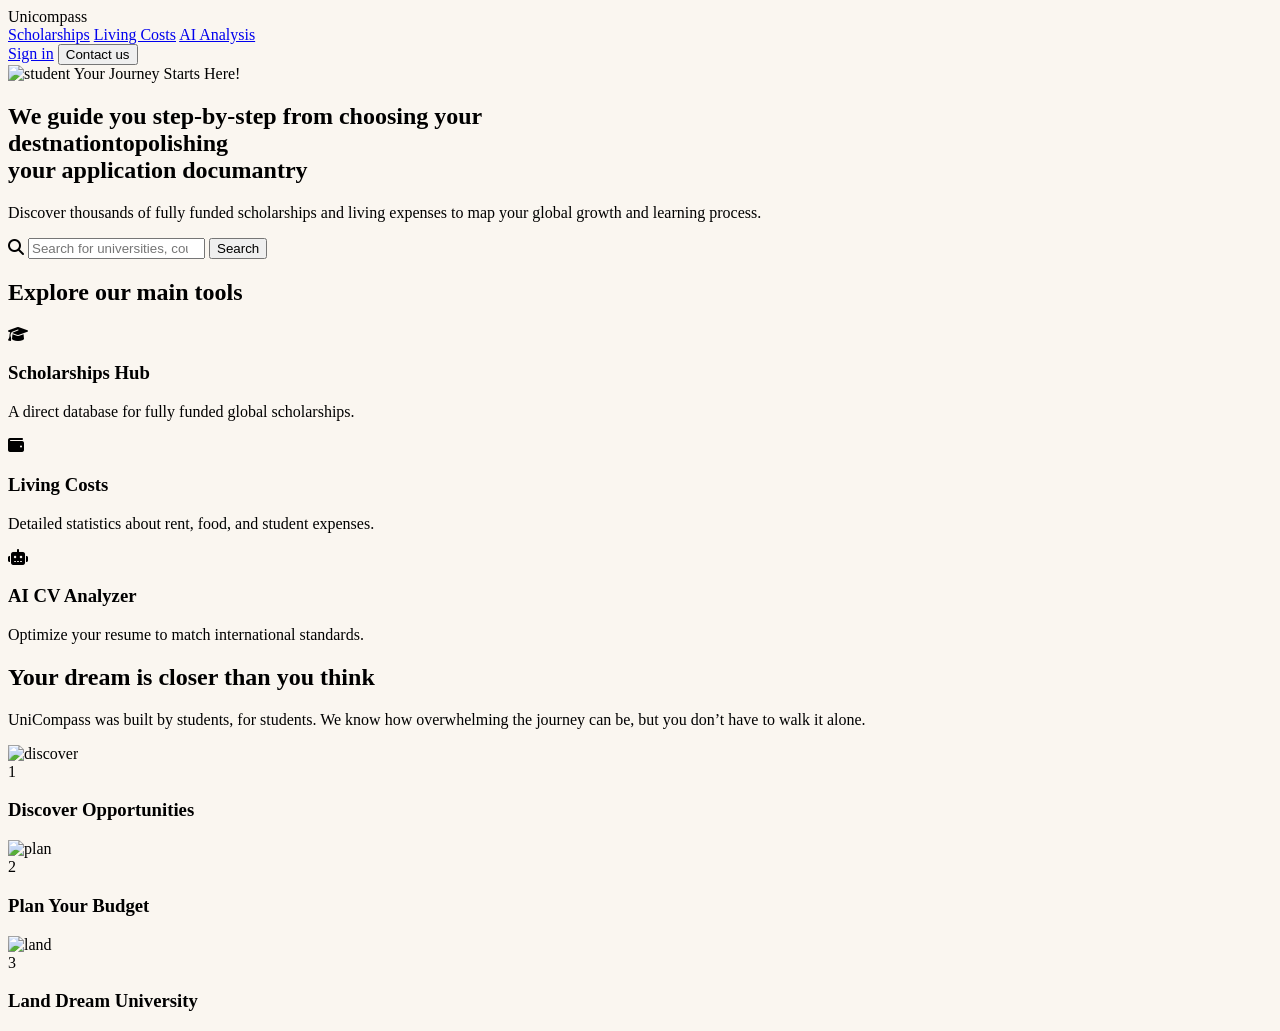
==== index.html @ 18bdffc8 "Add files via upload" ====
<!doctype html>
<html lang="en">
  <head>
     <meta charset="utf-8"/>
     <meta name="viewport" content="width=device-width, initial-scale=1.0">
     <link rel="stylesheet" href="style.css">
     <!-- خطوط جوجل الفخمة والمبهجة لقربها من تصميم Dribbble -->
     <link rel="preconnect" href="https://fonts.googleapis.com">
     <link rel="preconnect" href="https://fonts.gstatic.com" crossorigin>
     <link href="https://fonts.googleapis.com/css2?family=Fredoka:wght@300..700&family=Plus+Jakarta+Sans:ital,wght@0,200..800;1,200..800&family=Playfair+Display:ital,wght@1,400..900&display=swap" rel="stylesheet">
     <!-- مكتبة أيقونات شيك -->
     <link rel="stylesheet" href="https://cdnjs.cloudflare.com/ajax/libs/font-awesome/6.4.0/css/all.min.css">
     <title>Unicompass</title>
  </head>
  <body>

     <!-- الـ Navbar المنسق المودرن -->
     <header>
       <div class="logo">Uni<span>compass</span></div>
       <nav class="nav-links">
         <a href="#">Scholarships</a>
         <a href="#">Living Costs</a>
         <a href="#">AI Analysis</a>
       </nav>
       <div class="nav-buttons">
         <a href="#" class="btn-link">Sign in</a>
         <button class="btn-main">Contact us</button>
       </div>
     </header>

     <!-- الـ Hero Section المبهج القوي -->
     <section class="hero-section">
       <div class="hero-badge">
         <img src="https://images.unsplash.com/photo-1534528741775-53994a69daeb?w=150&auto=format&fit=crop&q=80" alt="student" class="avatar-mini">
         <span>Your Journey Starts Here!</span>
       </div>
       
       <h1 class="hero-title">
         We guide you step-by-step from choosing your <br>
         <span class="text-accent-italic">destnation</span>to<span class="text-highlight">polishing</span> <br>
         your application documantry
       </h1>
       
       <p class="hero-subtitle">Discover thousands of fully funded scholarships and living expenses to map your global growth and learning process.</p>
       
       <div class="search-box-container">
         <i class="fa-solid fa-magnifying-glass search-icon"></i>
         <input type="search" placeholder="Search for universities, countries..."/>
         <button class="search-btn">Search</button>
       </div>
     </section>

     <!-- قسم الأدوات التفاعلية (Interactive Features) -->
     <section class="features-section">
       <div class="section-header">
         <h2><span>Explore our</span> main tools</h2>
       </div>

       <div class="services-container">
         <!-- كارت 1: لون الخاكي -->
         <div class="services-card card-khaki">
           <div class="card-icon-wrapper">
             <i class="fa-solid fa-graduation-cap"></i>
           </div>
           <h3>Scholarships Hub</h3>
           <p>A direct database for fully funded global scholarships.</p>
           <div class="card-shape-decor"></div>
         </div>

         <!-- كارت 2: لون الجارنت الداكن بفخامته -->
         <div class="services-card card-garnet">
           <div class="card-icon-wrapper">
             <i class="fa-solid fa-wallet"></i>
           </div>
           <h3>Living Costs</h3>
           <p>Detailed statistics about rent, food, and student expenses.</p>
           <div class="card-shape-decor"></div>
         </div>

         <!-- كارت 3: لون القطن كاندي الوردي المبهج -->
         <div class="services-card card-pink">
           <div class="card-icon-wrapper">
             <i class="fa-solid fa-robot"></i>
           </div>
           <h3>AI CV Analyzer</h3>
           <p>Optimize your resume to match international standards.</p>
           <div class="card-shape-decor"></div>
         </div>
       </div>
     </section>

     <!-- قسم خطوات الرحلة المليان حيوية -->
     <section class="community-section">
       <div class="section-header-center">
         <h2>Your dream is closer than you think</h2>
         <p>UniCompass was built by students, for students. We know how overwhelming the journey can be, but you don’t have to walk it alone.</p>
       </div>
         
       <div class="photo-grid">
         <div class="student-card">
           <div class="img-wrapper">
             <img src="https://images.unsplash.com/photo-1523240795612-9a054b0db644?w=400&auto=format&fit=crop&q=80" alt="discover">
             <div class="step-number">1</div>
           </div>
           <h3>Discover Opportunities</h3>
         </div>

         <div class="student-card">
           <div class="img-wrapper">
             <img src="https://images.unsplash.com/photo-1554224155-8d04cb21cd6c?w=400&auto=format&fit=crop&q=80" alt="plan">
             <div class="step-number">2</div>
           </div>
           <h3>Plan Your Budget</h3>
         </div>

         <div class="student-card">
           <div class="img-wrapper">
             <img src="https://images.unsplash.com/photo-1517486808906-6ca8b3f04846?w=400&auto=format&fit=crop&q=80" alt="land">
             <div class="step-number">3</div>
           </div>
           <h3>Land Dream University</h3>
         </div>
       </div>
     </section>

  </body>
</html>
---- style.css ----
body {
    background-color: #FAF6F0;
}
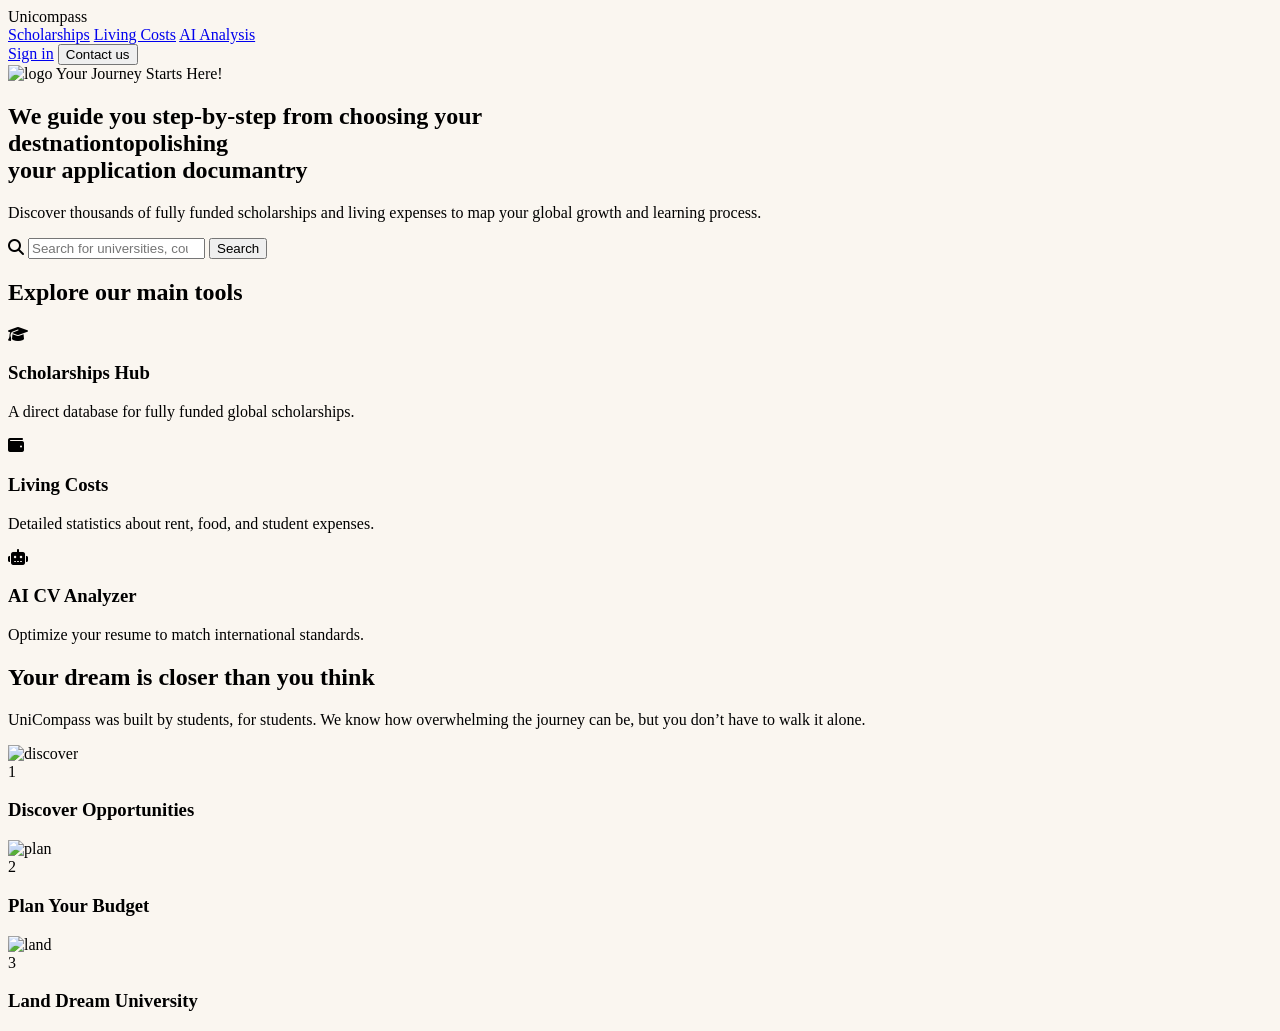
==== commit 75bb5653: "Add files via upload" ====
--- a/index.html
+++ b/index.html
@@ -4,17 +4,14 @@
      <meta charset="utf-8"/>
      <meta name="viewport" content="width=device-width, initial-scale=1.0">
      <link rel="stylesheet" href="style.css">
-     <!-- خطوط جوجل الفخمة والمبهجة لقربها من تصميم Dribbble -->
      <link rel="preconnect" href="https://fonts.googleapis.com">
      <link rel="preconnect" href="https://fonts.gstatic.com" crossorigin>
      <link href="https://fonts.googleapis.com/css2?family=Fredoka:wght@300..700&family=Plus+Jakarta+Sans:ital,wght@0,200..800;1,200..800&family=Playfair+Display:ital,wght@1,400..900&display=swap" rel="stylesheet">
-     <!-- مكتبة أيقونات شيك -->
      <link rel="stylesheet" href="https://cdnjs.cloudflare.com/ajax/libs/font-awesome/6.4.0/css/all.min.css">
      <title>Unicompass</title>
   </head>
   <body>
 
-     <!-- الـ Navbar المنسق المودرن -->
      <header>
        <div class="logo">Uni<span>compass</span></div>
        <nav class="nav-links">
@@ -28,10 +25,9 @@
        </div>
      </header>
 
-     <!-- الـ Hero Section المبهج القوي -->
      <section class="hero-section">
        <div class="hero-badge">
-         <img src="https://images.unsplash.com/photo-1534528741775-53994a69daeb?w=150&auto=format&fit=crop&q=80" alt="student" class="avatar-mini">
+         <img src="logo.png" alt="logo" class="logo">
          <span>Your Journey Starts Here!</span>
        </div>
        
@@ -50,14 +46,12 @@
        </div>
      </section>
 
-     <!-- قسم الأدوات التفاعلية (Interactive Features) -->
      <section class="features-section">
        <div class="section-header">
          <h2><span>Explore our</span> main tools</h2>
        </div>
 
        <div class="services-container">
-         <!-- كارت 1: لون الخاكي -->
          <div class="services-card card-khaki">
            <div class="card-icon-wrapper">
              <i class="fa-solid fa-graduation-cap"></i>
@@ -67,7 +61,6 @@
            <div class="card-shape-decor"></div>
          </div>
 
-         <!-- كارت 2: لون الجارنت الداكن بفخامته -->
          <div class="services-card card-garnet">
            <div class="card-icon-wrapper">
              <i class="fa-solid fa-wallet"></i>
@@ -76,8 +69,6 @@
            <p>Detailed statistics about rent, food, and student expenses.</p>
            <div class="card-shape-decor"></div>
          </div>
-
-         <!-- كارت 3: لون القطن كاندي الوردي المبهج -->
          <div class="services-card card-pink">
            <div class="card-icon-wrapper">
              <i class="fa-solid fa-robot"></i>
@@ -89,7 +80,6 @@
        </div>
      </section>
 
-     <!-- قسم خطوات الرحلة المليان حيوية -->
      <section class="community-section">
        <div class="section-header-center">
          <h2>Your dream is closer than you think</h2>
@@ -115,7 +105,7 @@
 
          <div class="student-card">
            <div class="img-wrapper">
-             <img src="https://images.unsplash.com/photo-1517486808906-6ca8b3f04846?w=400&auto=format&fit=crop&q=80" alt="land">
+             <img src="students.png" alt="land">
              <div class="step-number">3</div>
            </div>
            <h3>Land Dream University</h3>
@@ -124,4 +114,4 @@
      </section>
 
   </body>
-</html>
+</html>
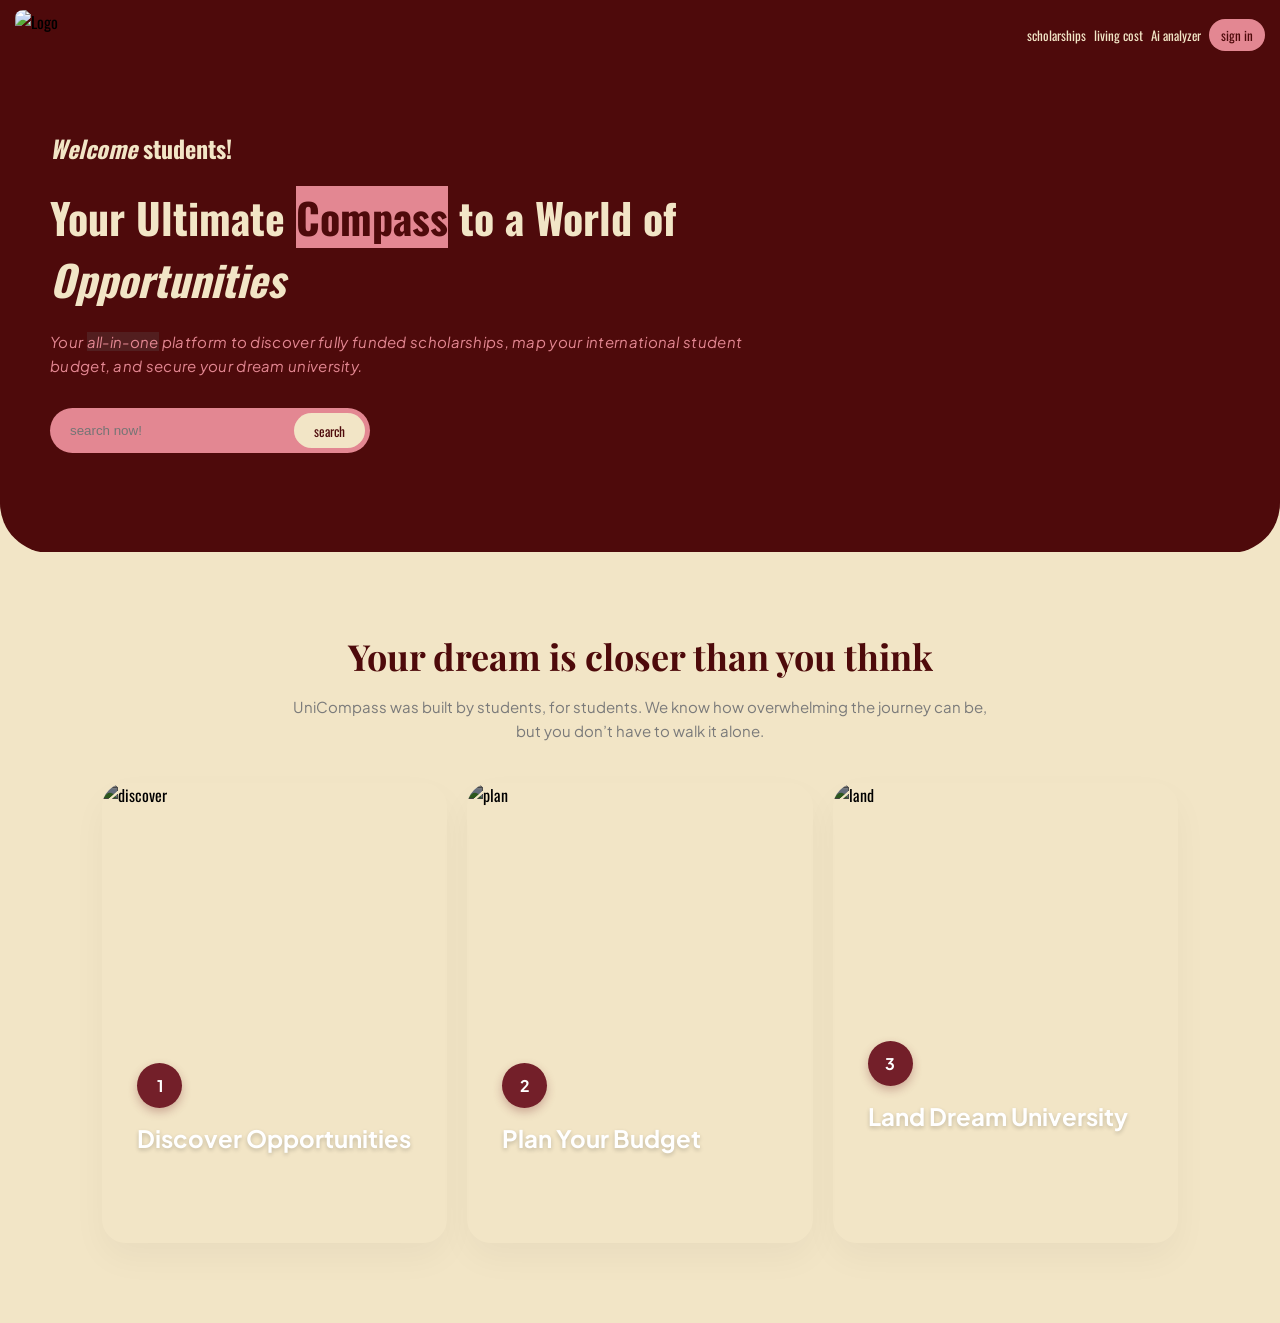
==== commit 17bca5eb: "Add files via upload" ====
--- a/index.html
+++ b/index.html
@@ -1,117 +1,73 @@
 <!doctype html>
 <html lang="en">
   <head>
-     <meta charset="utf-8"/>
-     <meta name="viewport" content="width=device-width, initial-scale=1.0">
-     <link rel="stylesheet" href="style.css">
-     <link rel="preconnect" href="https://fonts.googleapis.com">
-     <link rel="preconnect" href="https://fonts.gstatic.com" crossorigin>
-     <link href="https://fonts.googleapis.com/css2?family=Fredoka:wght@300..700&family=Plus+Jakarta+Sans:ital,wght@0,200..800;1,200..800&family=Playfair+Display:ital,wght@1,400..900&display=swap" rel="stylesheet">
-     <link rel="stylesheet" href="https://cdnjs.cloudflare.com/ajax/libs/font-awesome/6.4.0/css/all.min.css">
-     <title>Unicompass</title>
+    <meta charset="utf-8"/>
+    <meta name="viewport" content="width=device-width, initial-scale=1.0">
+    <link rel="stylesheet" href="style.css">
+    <link href="https://fonts.googleapis.com/css2?family=Oswald:wght@200..700&family=Playfair+Display:ital,wght@1,400..900&family=Plus+Jakarta+Sans:wght@300..800&display=swap" rel="stylesheet">
+    <title>UniCompass</title>
   </head>
-  <body>
+  <body style="background-color:#F2E5C6;">
 
-     <header>
-       <div class="logo">Uni<span>compass</span></div>
-       <nav class="nav-links">
-         <a href="#">Scholarships</a>
-         <a href="#">Living Costs</a>
-         <a href="#">AI Analysis</a>
-       </nav>
-       <div class="nav-buttons">
-         <a href="#" class="btn-link">Sign in</a>
-         <button class="btn-main">Contact us</button>
-       </div>
-     </header>
+    <header class="header">
+      <img class="logo" src="logo.png" alt="Logo"/> 
+      <div class="links">
+        <a href="#">scholarships</a>
+        <a href="#">living cost</a>
+        <a href="#">Ai analyzer</a>
+        <button class="btn-signin">sign in</button>
+      </div>
+    </header>
 
-     <section class="hero-section">
-       <div class="hero-badge">
-         <img src="logo.png" alt="logo" class="logo">
-         <span>Your Journey Starts Here!</span>
-       </div>
-       
-       <h1 class="hero-title">
-         We guide you step-by-step from choosing your <br>
-         <span class="text-accent-italic">destnation</span>to<span class="text-highlight">polishing</span> <br>
-         your application documantry
-       </h1>
-       
-       <p class="hero-subtitle">Discover thousands of fully funded scholarships and living expenses to map your global growth and learning process.</p>
-       
-       <div class="search-box-container">
-         <i class="fa-solid fa-magnifying-glass search-icon"></i>
-         <input type="search" placeholder="Search for universities, countries..."/>
-         <button class="search-btn">Search</button>
-       </div>
-     </section>
+    <div class="landing-page">
+      <div class="hero-content">
+        <h2><em>Welcome</em> students!</h2>
+        <h1>Your Ultimate <mark style="background-color:#E38792; color:#4E0A0B;">Compass</mark> to a World of <i>Opportunities</i></h1>
+        <p class="p"><em>Your <mark style="background-color:#521e1f; color:#E38792;">all-in-one</mark> platform to discover fully funded scholarships, map your international student budget, and secure your dream university.</em></p>
+        <div class="search">
+          <input placeholder="search now!"/>
+          <button>search</button>
+        </div>
+      </div>
+    </div>
 
-     <section class="features-section">
-       <div class="section-header">
-         <h2><span>Explore our</span> main tools</h2>
-       </div>
-
-       <div class="services-container">
-         <div class="services-card card-khaki">
-           <div class="card-icon-wrapper">
-             <i class="fa-solid fa-graduation-cap"></i>
+    <section class="community-section" style="background-color:#F2E5C6;">
+      <div class="section-header-center" style="background-color:#F2E5C6;">
+        <h2>Your dream is closer than you think</h2>
+        <p>UniCompass was built by students, for students. We know how overwhelming the journey can be, but you don’t have to walk it alone.</p>
+      </div>
+         
+      <div class="photo-grid">
+         
+         <div class="student-card">
+           <img src="https://images.unsplash.com/photo-1523240795612-9a054b0db644?w=600&auto=format&fit=crop&q=80" alt="discover" class="card-bg-img">
+           <div class="card-content">
+             <div class="step-number">1</div>
+             <h3>Discover Opportunities</h3>
+             <p>Explore thousands of fully funded scholarships and map your global growth.</p>
            </div>
-           <h3>Scholarships Hub</h3>
-           <p>A direct database for fully funded global scholarships.</p>
-           <div class="card-shape-decor"></div>
-         </div>
-
-         <div class="services-card card-garnet">
-           <div class="card-icon-wrapper">
-             <i class="fa-solid fa-wallet"></i>
-           </div>
-           <h3>Living Costs</h3>
-           <p>Detailed statistics about rent, food, and student expenses.</p>
-           <div class="card-shape-decor"></div>
-         </div>
-         <div class="services-card card-pink">
-           <div class="card-icon-wrapper">
-             <i class="fa-solid fa-robot"></i>
-           </div>
-           <h3>AI CV Analyzer</h3>
-           <p>Optimize your resume to match international standards.</p>
-           <div class="card-shape-decor"></div>
-         </div>
-       </div>
-     </section>
-
-     <section class="community-section">
-       <div class="section-header-center">
-         <h2>Your dream is closer than you think</h2>
-         <p>UniCompass was built by students, for students. We know how overwhelming the journey can be, but you don’t have to walk it alone.</p>
-       </div>
-         
-       <div class="photo-grid">
-         <div class="student-card">
-           <div class="img-wrapper">
-             <img src="https://images.unsplash.com/photo-1523240795612-9a054b0db644?w=400&auto=format&fit=crop&q=80" alt="discover">
-             <div class="step-number">1</div>
-           </div>
-           <h3>Discover Opportunities</h3>
          </div>
 
          <div class="student-card">
-           <div class="img-wrapper">
-             <img src="https://images.unsplash.com/photo-1554224155-8d04cb21cd6c?w=400&auto=format&fit=crop&q=80" alt="plan">
+           <img src="https://images.unsplash.com/photo-1554224155-8d04cb21cd6c?w=600&auto=format&fit=crop&q=80" alt="plan" class="card-bg-img">
+           <div class="card-content">
              <div class="step-number">2</div>
+             <h3>Plan Your Budget</h3>
+             <p>Detailed statistics about rent, food, and daily student expenses abroad.</p>
            </div>
-           <h3>Plan Your Budget</h3>
          </div>
 
          <div class="student-card">
-           <div class="img-wrapper">
-             <img src="students.png" alt="land">
+           <img src="https://images.unsplash.com/photo-1517486808906-6ca8b3f04846?w=600&auto=format&fit=crop&q=80" alt="land" class="card-bg-img">
+           <div class="card-content">
              <div class="step-number">3</div>
+             <h3>Land Dream University</h3>
+             <p>Polish your application documents and submit your profile with absolute confidence.</p>
            </div>
-           <h3>Land Dream University</h3>
          </div>
-       </div>
-     </section>
+
+      </div>
+    </section> 
 
   </body>
-</html>+</html>
--- a/style.css
+++ b/style.css
@@ -1,3 +1,247 @@
+* {
+  margin: 0;
+  padding: 0;
+  box-sizing: border-box;
+}
+
 body {
-    background-color: #FAF6F0;
-}
+  font-family: "Oswald", sans-serif;
+  background-color: #FDFBF7;
+  overflow-x: hidden;
+  -webkit-text-size-adjust: 100%;
+}
+.header {
+  background-color: #4E0A0B;
+  display: flex;
+  justify-content: space-between; 
+  align-items: center;
+  padding: 10px 15px;
+  width: 100%;
+}
+
+.logo {
+  width: 50px;
+  height: 50px;
+  object-fit: contain;
+  border-radius: 8px;
+}
+
+.links {
+  display: flex;
+  align-items: center;
+  gap: 8px;
+}
+
+.links a {
+  color: #F2E5C6;
+  font-size: 13px;
+  text-decoration: none;
+  white-space: nowrap;
+  transition: all 0.3s ease;
+}
+
+.links a:hover { 
+  background-color: white;
+  color: #731F29;
+  border-radius: 8px;
+}
+
+.links .btn-signin {
+  background-color: #E38792;
+  color: #4E0A0B;
+  border: none;
+  border-radius: 20px;
+  padding: 6px 12px;
+  font-family: "Oswald", sans-serif;
+  font-size: 13px;
+  cursor: pointer;
+  white-space: nowrap;
+  transition: all 0.3s ease;
+}
+
+.links .btn-signin:hover {
+  background-color: #731F29;
+  color: white;
+}
+
+
+.landing-page {
+  background-color: #4E0A0B;
+  padding: 60px 50px 100px 50px;
+  color: #F2E5C6;
+  border-radius: 0 0 50px 50px;
+  margin-bottom: -1px;
+}
+
+.landing-page h1 {
+  font-size: 42px;
+  margin: 20px 0;
+  max-width: 800px;
+}
+
+.p {
+  color: #E38792;
+  margin-bottom: 30px;
+  max-width: 700px;
+  font-size: 18px;
+}
+
+.search {
+  position: relative;
+  display: inline-block;
+}
+
+.search input {
+  background-color: #E38792;
+  color: black;
+  border: none;
+  border-radius: 25px;
+  outline: none;
+  height: 45px;
+  width: 320px;
+  padding: 0 100px 0 20px;
+}
+
+.search input:hover {
+  background-color: #F2E5C6;
+  color: #4E0A0B;
+}
+
+.search button {
+  position: absolute;
+  right: 5px;
+  top: 5px;
+  background-color: #F2E5C6;
+  border: none;
+  padding: 5px 20px;
+  border-radius: 20px;
+  height: 35px;
+  color: #4E0A0B;
+  font-family: "Oswald", sans-serif;
+  cursor: pointer;
+}
+
+.search button:hover {
+  background-color: #731F29;
+  color: white;
+}
+
+.community-section {
+  padding: 80px 8%;
+  background-color: #FDFBF7;
+}
+
+.section-header-center {
+  text-align: center;
+  max-width: 700px;
+  margin: 0 auto 40px auto;
+}
+
+.section-header-center h2 {
+  font-family: 'Playfair Display', serif;
+  font-size: 36px;
+  color: #4E0A0B;
+  margin-bottom: 15px;
+}
+
+.section-header-center p {
+  font-family: 'Plus Jakarta Sans', sans-serif;
+  font-size: 15px;
+  color: #7A7A7A;
+  line-height: 1.6;
+}
+
+.photo-grid {
+  display: flex;
+  width: 100%;
+  height: 460px; 
+  gap: 20px; 
+}
+
+.student-card {
+  position: relative;
+  overflow: hidden;
+  flex: 1; 
+  border-radius: 24px; 
+  cursor: pointer;
+  transition: flex 0.7s cubic-bezier(0.25, 1, 0.5, 1); 
+  box-shadow: 0 15px 35px rgba(0, 0, 0, 0.04);
+}
+
+.student-card .card-bg-img {
+  position: absolute;
+  top: 0;
+  left: 0;
+  width: 100%;
+  height: 100%;
+  object-fit: cover;
+  filter: brightness(0.5); 
+  transition: transform 0.7s ease;
+}
+
+.student-card .card-content {
+  position: absolute;
+  bottom: 0;
+  left: 0;
+  width: 100%;
+  padding: 35px;
+  color: white;
+  z-index: 2;
+  font-family: 'Plus Jakarta Sans', sans-serif;
+}
+
+.step-number {
+  width: 45px;
+  height: 45px;
+  background-color: #731F29; 
+  color: white;
+  border-radius: 50%;
+  display: flex;
+  align-items: center;
+  justify-content: center;
+  font-weight: 700;
+  font-size: 16px;
+  margin-bottom: 15px;
+  box-shadow: 0 4px 10px rgba(115, 31, 41, 0.3);
+}
+
+.student-card h3 {
+  font-size: 24px;
+  font-weight: 700;
+  margin-bottom: 10px;
+  text-shadow: 0 2px 4px rgba(0,0,0,0.2);
+}
+
+.student-card .card-content p {
+  font-size: 14px;
+  line-height: 1.6;
+  color: rgba(255, 255, 255, 0.85);
+  opacity: 0;
+  transform: translateY(30px);
+  transition: opacity 0.5s ease 0.2s, transform 0.5s ease 0.2s; 
+}
+
+.student-card:hover {
+  flex: 3.5; 
+}
+
+.student-card:hover .card-bg-img {
+  transform: scale(1.04);
+  filter: brightness(0.45); 
+}
+
+.student-card:hover .card-content p {
+  opacity: 1;
+  transform: translateY(0);
+}
+.p {
+  font-family: 'Plus Jakarta Sans', sans-serif;
+  color: #E38792;
+  font-size: 15px;
+  font-weight: 400;
+  line-height: 1.6;
+  letter-spacing: 0.3px;
+  margin-bottom: 30px;
+  max-width: 700px;
+  align-items: center;
+}
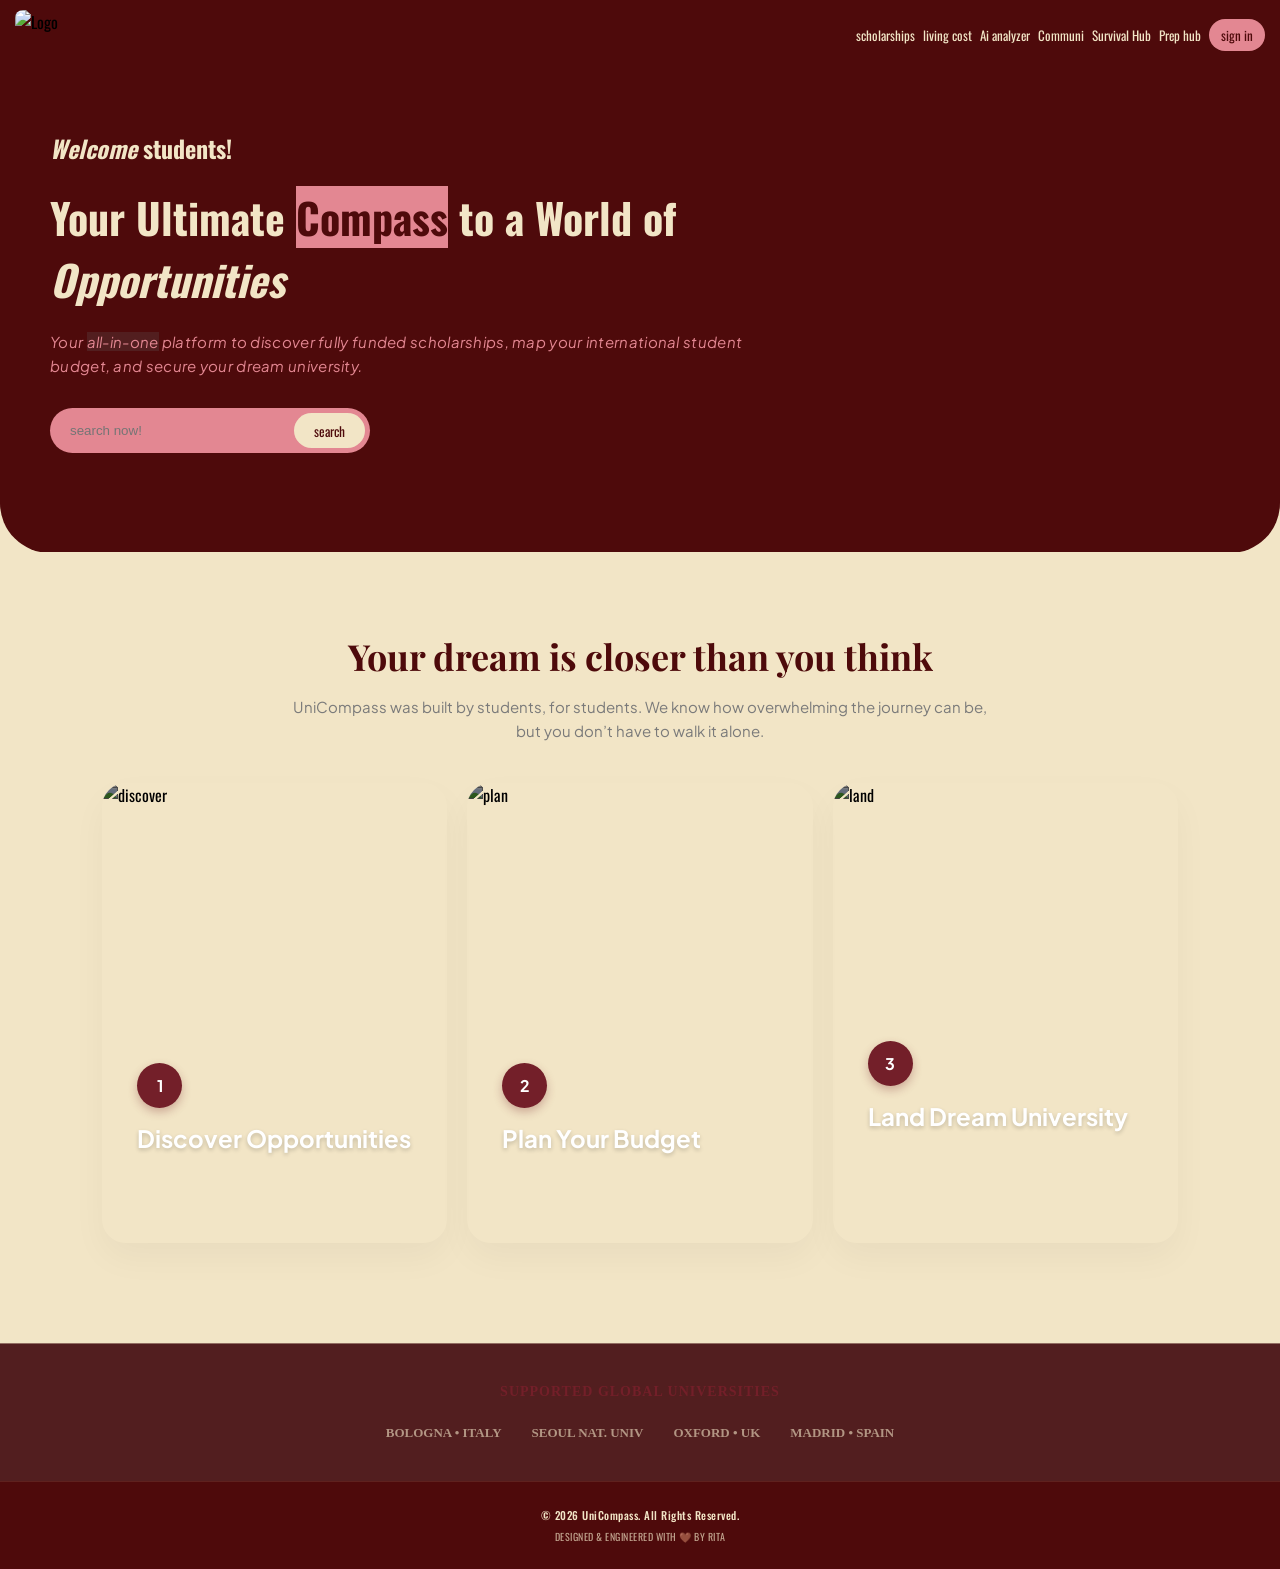
==== commit d36d7122: "Add files via upload" ====
--- a/index.html
+++ b/index.html
@@ -10,12 +10,16 @@
   <body style="background-color:#F2E5C6;">
 
     <header class="header">
-      <img class="logo" src="logo.png" alt="Logo"/> 
+      <img class="Logo" src="Logo.png" alt="Logo"/> 
       <div class="links">
-        <a href="#">scholarships</a>
-        <a href="#">living cost</a>
-        <a href="#">Ai analyzer</a>
-        <button class="btn-signin">sign in</button>
+        <a href="scholarships.html">scholarships</a>
+        <a href="living-cost.html">living cost</a>
+        <a href="ai-analyzer.html">Ai analyzer</a>
+        <a href="experiences.html">Communi</a>
+        <a href="survival-hub.html">Survival Hub</a>
+        <a href="prep-hub.html">Prep hub</a>
+
+        <a href="signin.html"><button class="btn-signin">sign in</button></a>
       </div>
     </header>
 
@@ -68,6 +72,20 @@
 
       </div>
     </section> 
+<section style="text-align: center; padding: 40px 20px; background: #521e1f; margin-top: 20px; border-top: 1px solid rgba(242, 229, 198, 0.4);">
+  <h3 style="font-family: 'Cinzel', serif; font-size: 14px; color: #731F29; letter-spacing: 1px; text-transform: uppercase; margin-bottom: 25px;">Supported Global Universities</h3>
+  <div style="display: flex; justify-content: center; align-items: center; gap: 30px; flex-wrap: wrap; opacity: 0.6;">
+    <span style="font-family: 'Cinzel', serif; font-size: 13px; font-weight: bold; color: #F2E5C6;">BOLOGNA • ITALY</span>
+    <span style="font-family: 'Cinzel', serif; font-size: 13px; font-weight: bold; color: #F2E5C6;">SEOUL NAT. UNIV</span>
+    <span style="font-family: 'Cinzel', serif; font-size: 13px; font-weight: bold; color: #F2E5C6;">OXFORD • UK</span>
+    <span style="font-family: 'Cinzel', serif; font-size: 13px; font-weight: bold; color: #F2E5C6;">MADRID • SPAIN</span>
+  </div>
+</section>
+
+<footer style="background-color: #4E0A0B; padding: 25px 20px; text-align: center; color: #F2E5C6; font-size: 11px; letter-spacing: 0.5px; border-top: 1px solid rgba(242, 229, 198, 0.1);">
+  <p style="margin: 0; font-weight: 500;">&copy; 2026 UniCompass. All Rights Reserved.</p>
+  <p style="margin: 6px 0 0 0; opacity: 0.7; font-size: 10px; text-transform: uppercase;">Designed & Engineered with 🤎 by Rita</p>
+</footer>
 
   </body>
 </html>
--- a/style.css
+++ b/style.css
@@ -19,7 +19,7 @@
   width: 100%;
 }
 
-.logo {
+.Logo {
   width: 50px;
   height: 50px;
   object-fit: contain;
@@ -245,3 +245,546 @@
   max-width: 700px;
   align-items: center;
 }
+@media (max-width: 768px) {
+  .header {
+    padding: 10px 15px;
+    flex-wrap: wrap;
+  }
+
+  .links {
+    gap: 5px;
+  }
+
+  .links a {
+    font-size: 11px;
+    padding: 3px 8px;
+  }
+
+  .links .btn-signin {
+    font-size: 11px;
+    padding: 4px 10px;
+  }
+
+  .landing-page {
+    padding: 40px 20px 60px 20px;
+    text-align: center;
+  }
+
+  .landing-page h1 {
+    font-size: 28px;
+  }
+
+  .p {
+    font-size: 14px;
+    margin: 0 auto 20px auto;
+  }
+
+  .search input {
+    width: 100%;
+    max-width: 280px;
+  }
+
+  .photo-grid {
+    flex-direction: column;
+    height: auto;
+    gap: 15px;
+  }
+
+  .student-card {
+    height: 200px;
+    flex: none !important;
+    width: 100%;
+  }
+
+  .student-card:hover {
+    height: 280px;
+  }
+
+  .student-card .card-content p {
+    opacity: 1;
+    transform: translateY(0);
+  }
+.scholarships-hero {
+  background-color: #4E0A0B;
+  padding: 40px 20px;
+  text-align: center;
+  color: #F2E5C6;
+}
+
+.scholarships-hero h1 {
+  font-size: 28px;
+  margin-bottom: 20px;
+}
+
+.search-box {
+  position: relative;
+  display: inline-block;
+  width: 100%;
+  max-width: 300px;
+}
+
+.search-box input {
+  background-color: #E38792;
+  color: black;
+  border: none;
+  border-radius: 25px;
+  outline: none;
+  height: 45px;
+  width: 100%;
+  padding: 0 90px 0 20px;
+}
+
+.search-box button {
+  position: absolute;
+  right: 5px;
+  top: 5px;
+  background-color: #F2E5C6;
+  border: none;
+  padding: 5px 15px;
+  border-radius: 20px;
+  height: 35px;
+  color: #4E0A0B;
+  font-family: "Oswald", sans-serif;
+  cursor: pointer;
+}
+
+.filter-container {
+  display: flex;
+  gap: 10px;
+  padding: 20px 15px;
+  overflow-x: auto;
+  background-color: #FDFBF7;
+  white-space: nowrap;
+}
+
+.filter-btn {
+  background-color: #F2E5C6;
+  color: #4E0A0B;
+  border: none;
+  padding: 6px 15px;
+  border-radius: 15px;
+  font-family: "Oswald", sans-serif;
+  font-size: 13px;
+}
+
+.filter-btn.active {
+  background-color: #731F29;
+  color: white;
+}
+
+.scholarships-grid {
+  padding: 20px 15px;
+  background-color: #FDFBF7;
+  display: flex;
+  flex-direction: column;
+  gap: 20px;
+}
+
+.scholarship-card {
+  background-color: white;
+  border-radius: 16px;
+  padding: 20px;
+  box-shadow: 0 4px 15px rgba(0, 0, 0, 0.05);
+  border: 1px solid #F2E5C6;
+}
+
+.funding-tag {
+  background-color: #E38792;
+  color: #4E0A0B;
+  padding: 4px 10px;
+  border-radius: 12px;
+  font-size: 11px;
+  font-weight: bold;
+}
+
+.scholarship-card h3 {
+  color: #4E0A0B;
+  margin: 15px 0 5px 0;
+  font-size: 20px;
+}
+
+.university {
+  color: #7A7A7A;
+  font-size: 14px;
+  margin-bottom: 15px;
+}
+
+.card-details {
+  display: flex;
+  gap: 15px;
+  font-size: 13px;
+  color: #4E0A0B;
+  margin-bottom: 15px;
+}
+
+.btn-details {
+  background-color: #4E0A0B;
+  color: #F2E5C6;
+  border: none;
+  width: 100%;
+  padding: 10px;
+  border-radius: 8px;
+  font-family: "Oswald", sans-serif;
+  cursor: pointer;
+}
+.header .logo {
+  width: 45px;
+  height: 45px;
+  object-fit: contain;
+  border-radius: 8px;
+}
+.scholarship-card {
+  transition: transform 0.3s ease, box-shadow 0.3s ease;
+}
+
+.scholarship-card:active {
+  transform: translateY(-5px);
+  box-shadow: 0 8px 25px rgba(78, 10, 11, 0.1);
+}
+.cost-hero {
+  background-color: #4E0A0B;
+  padding: 40px 20px;
+  text-align: center;
+  color: #F2E5C6;
+}
+
+.cost-hero h1 {
+  font-size: 28px;
+  margin-bottom: 10px;
+}
+
+.subtitle {
+  font-size: 14px;
+  color: #E38792;
+  margin-bottom: 20px;
+}
+
+.country-select {
+  background-color: #F2E5C6;
+  color: #4E0A0B;
+  border: none;
+  padding: 10px 20px;
+  border-radius: 20px;
+  font-family: "Oswald", sans-serif;
+  font-size: 16px;
+  outline: none;
+  width: 100%;
+  max-width: 200px;
+}
+
+.cost-container {
+  padding: 20px 15px;
+  background-color: #FDFBF7;
+  display: flex;
+  flex-direction: column;
+  gap: 15px;
+}
+
+.overview-card {
+  background-color: #731F29;
+  color: #F2E5C6;
+  padding: 20px;
+  border-radius: 16px;
+  text-align: center;
+}
+
+.price-range {
+  font-size: 24px;
+  font-weight: bold;
+  color: white;
+  margin-top: 5px;
+}
+
+.expense-card {
+  background-color: white;
+  border: 1px solid #F2E5C6;
+  border-radius: 16px;
+  padding: 15px;
+  display: flex;
+  gap: 15px;
+  align-items: center;
+  box-shadow: 0 4px 15px rgba(0, 0, 0, 0.02);
+}
+
+.expense-icon {
+  font-size: 30px;
+  background-color: #FDFBF7;
+  padding: 10px;
+  border-radius: 12px;
+}
+
+.expense-info h4 {
+  color: #4E0A0B;
+  margin-bottom: 5px;
+  font-size: 16px;
+}
+
+.expense-info p {
+  color: #666;
+  font-size: 13px;
+  line-height: 1.4;
+}
+
+.guide-links-section {
+  padding: 25px 15px;
+  background-color: #FDFBF7;
+}
+
+.guide-links-section h3 {
+  color: #4E0A0B;
+  margin-bottom: 20px;
+  font-size: 20px;
+  border-bottom: 2px solid #E38792;
+  padding-bottom: 5px;
+}
+
+.guide-category {
+  background-color: white;
+  padding: 15px;
+  border-radius: 12px;
+  margin-bottom: 15px;
+  border-left: 4px solid #731F29;
+}
+
+.guide-category h4 {
+  color: #731F29;
+  font-size: 15px;
+  margin-bottom: 8px;
+}
+
+.guide-link {
+  color: #4E0A0B;
+  text-decoration: none;
+  font-size: 14px;
+  font-weight: 500;
+}
+
+.guide-link:hover {
+  color: #E38792;
+}
+
+.shop-names {
+  font-size: 13px;
+  color: #464646;
+}
+
+.calc-card {
+  background-color: white;
+  border: 2px dashed #E38792;
+  border-radius: 16px;
+  padding: 20px;
+  margin-top: 20px;
+}
+
+.calc-card h3 {
+  color: #4E0A0B;
+  margin-bottom: 15px;
+  font-size: 18px;
+  border: none;
+}
+
+.calc-input-group {
+  margin-bottom: 12px;
+}
+
+.calc-input-group label {
+  display: block;
+  font-size: 13px;
+  color: #4E0A0B;
+  margin-bottom: 5px;
+}
+
+.calc-input-group input {
+  width: 100%;
+  padding: 10px;
+  border: 1px solid #F2E5C6;
+  border-radius: 8px;
+  outline: none;
+  background-color: #FDFBF7;
+}
+
+.btn-calc {
+  background-color: #4E0A0B;
+  color: #F2E5C6;
+  border: none;
+  width: 100%;
+  padding: 12px;
+  border-radius: 8px;
+  font-family: "Oswald", sans-serif;
+  margin-top: 10px;
+}
+
+.calc-result {
+  margin-top: 15px;
+  font-size: 16px;
+  color: #4E0A0B;
+  text-align: center;
+  font-weight: bold;
+}
+.ai-hero {
+  background-color: #4E0A0B;
+  padding: 40px 20px;
+  text-align: center;
+  color: #F2E5C6;
+}
+
+.ai-hero h1 {
+  font-size: 28px;
+  margin-bottom: 10px;
+}
+
+.ai-subtitle {
+  font-size: 14px;
+  color: #E38792;
+}
+
+.ai-container {
+  padding: 20px 15px;
+  background-color: #FDFBF7;
+  display: flex;
+  flex-direction: column;
+  gap: 20px;
+}
+
+.ai-form-card {
+  background-color: white;
+  border: 1px solid #F2E5C6;
+  border-radius: 16px;
+  padding: 20px;
+  box-shadow: 0 4px 15px rgba(0, 0, 0, 0.02);
+}
+
+.ai-form-card h3 {
+  color: #4E0A0B;
+  margin-bottom: 15px;
+  font-size: 18px;
+}
+
+.form-group {
+  margin-bottom: 15px;
+}
+
+.form-group label {
+  display: block;
+  font-size: 13px;
+  color: #4E0A0B;
+  margin-bottom: 6px;
+  font-weight: 500;
+}
+
+.form-group input,
+.form-group select,
+.form-group textarea {
+  width: 100%;
+  padding: 12px;
+  border: 1px solid #F2E5C6;
+  border-radius: 8px;
+  outline: none;
+  background-color: #FDFBF7;
+  font-family: inherit;
+  font-size: 14px;
+}
+
+.form-group textarea {
+  resize: none;
+}
+
+.btn-ai-analyze {
+  background-color: #731F29;
+  color: white;
+  border: none;
+  width: 100%;
+  padding: 14px;
+  border-radius: 8px;
+  font-family: "Oswald", sans-serif;
+  font-size: 15px;
+  cursor: pointer;
+  margin-top: 5px;
+}
+
+.ai-result-box {
+  background-color: white;
+  border: 2px dashed #731F29;
+  border-radius: 16px;
+  padding: 20px;
+}
+
+.ai-result-box h4 {
+  color: #4E0A0B;
+  font-size: 16px;
+  margin-bottom: 10px;
+}
+
+.initial-msg {
+  font-size: 13px;
+  color: #7A7A7A;
+  line-height: 1.5;
+}
+
+.header { 
+  background-color: #4E0A0B; 
+  padding: 12px 16px; 
+  display: flex; 
+  justify-content: space-between; 
+  align-items: center;
+  gap: 10px;
+  box-shadow: 0 4px 20px rgba(78, 10, 11, 0.08);
+  box-sizing: border-box;
+  width: 100%;
+}
+
+.links { 
+  display: flex; 
+  gap: 14px; 
+  align-items: center; 
+  overflow-x: auto; 
+  white-space: nowrap; 
+  padding: 5px 0;
+  flex: 1;
+  -webkit-overflow-scrolling: touch;
+}
+.links::-webkit-scrollbar { display: none; } 
+
+.links a { 
+  color: #F2E5C6; 
+  text-decoration: none; 
+  font-size: 11px; 
+  font-weight: 600;
+  text-transform: uppercase; 
+  letter-spacing: 0.5px;
+  opacity: 0.85;
+}
+.links a:hover, .links a.active {  background-color:#F2E5C6; color: #4E0A0B; opacity: 1; }
+
+.hero-section {
+  background-color: #4E0A0B;
+  border-bottom-left-radius: 35px;
+  border-bottom-right-radius: 35px;
+  padding: 40px 24px 50px 24px;
+  text-align: center;
+  box-sizing: border-box;
+  width: 100%;
+}
+
+.hero-section h1 {
+  font-family: 'Cinzel', serif;
+  font-size: 26px; /* الحجم الذهبي للموبايل عشان ميتنطش بره */
+  line-height: 1.4;
+  color: white;
+  margin: 0 auto 15px auto;
+  word-wrap: break-word;
+}
+
+.view-details-btn {
+  background-color: #4E0A0B !important; 
+  color: #ffffff !important;
+  border: none !important;
+  padding: 14px !important;
+  width: 100% !important;
+  border-radius: 12px !important;
+  font-family: 'Plus Jakarta Sans', sans-serif !important;
+  font-weight: 600 !important;
+  font-size: 14px !important;
+  cursor: pointer !important;
+  margin-top: 15px !important;
+}
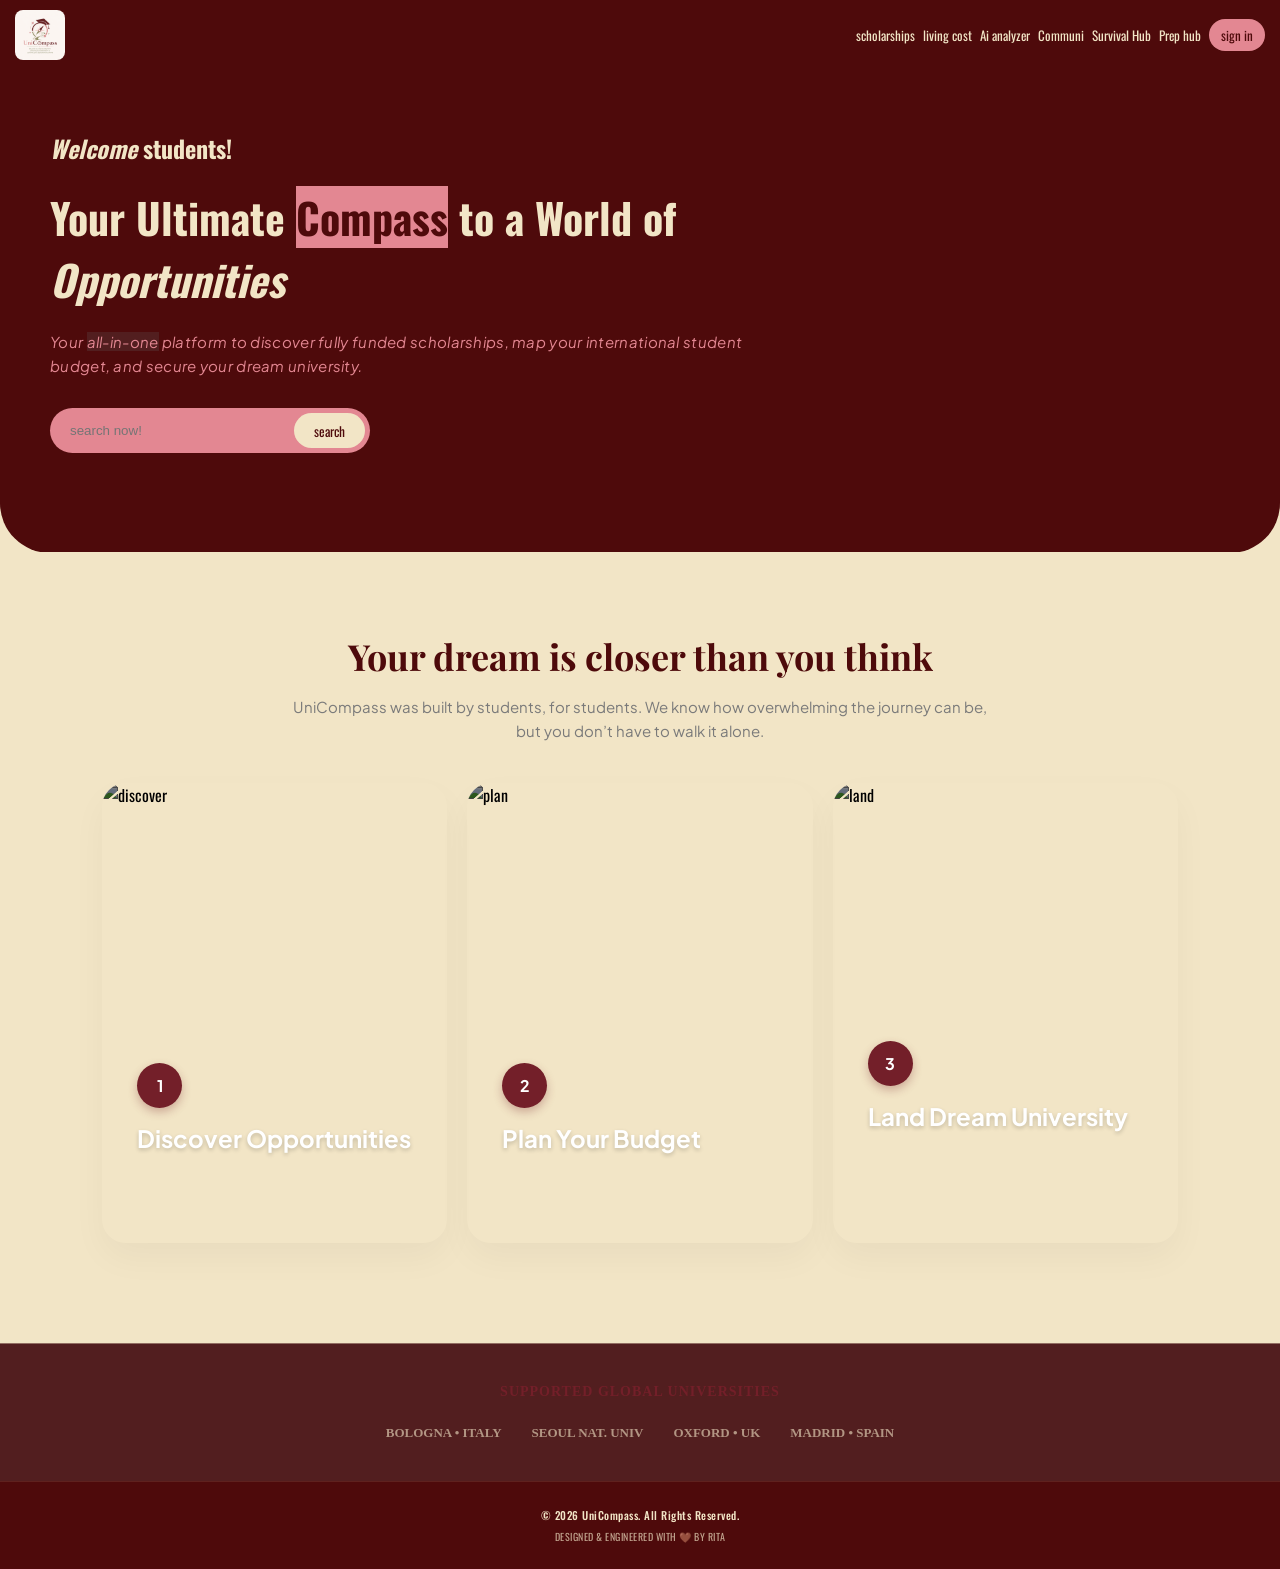
==== commit 42cc0583: "Add files via upload" ====
--- a/index.html
+++ b/index.html
@@ -10,7 +10,7 @@
   <body style="background-color:#F2E5C6;">
 
     <header class="header">
-      <img class="Logo" src="Logo.png" alt="Logo"/> 
+      <img class="logo" src="logo.png" alt="logo"/> 
       <div class="links">
         <a href="scholarships.html">scholarships</a>
         <a href="living-cost.html">living cost</a>
--- a/style.css
+++ b/style.css
@@ -19,7 +19,7 @@
   width: 100%;
 }
 
-.Logo {
+.logo {
   width: 50px;
   height: 50px;
   object-fit: contain;
